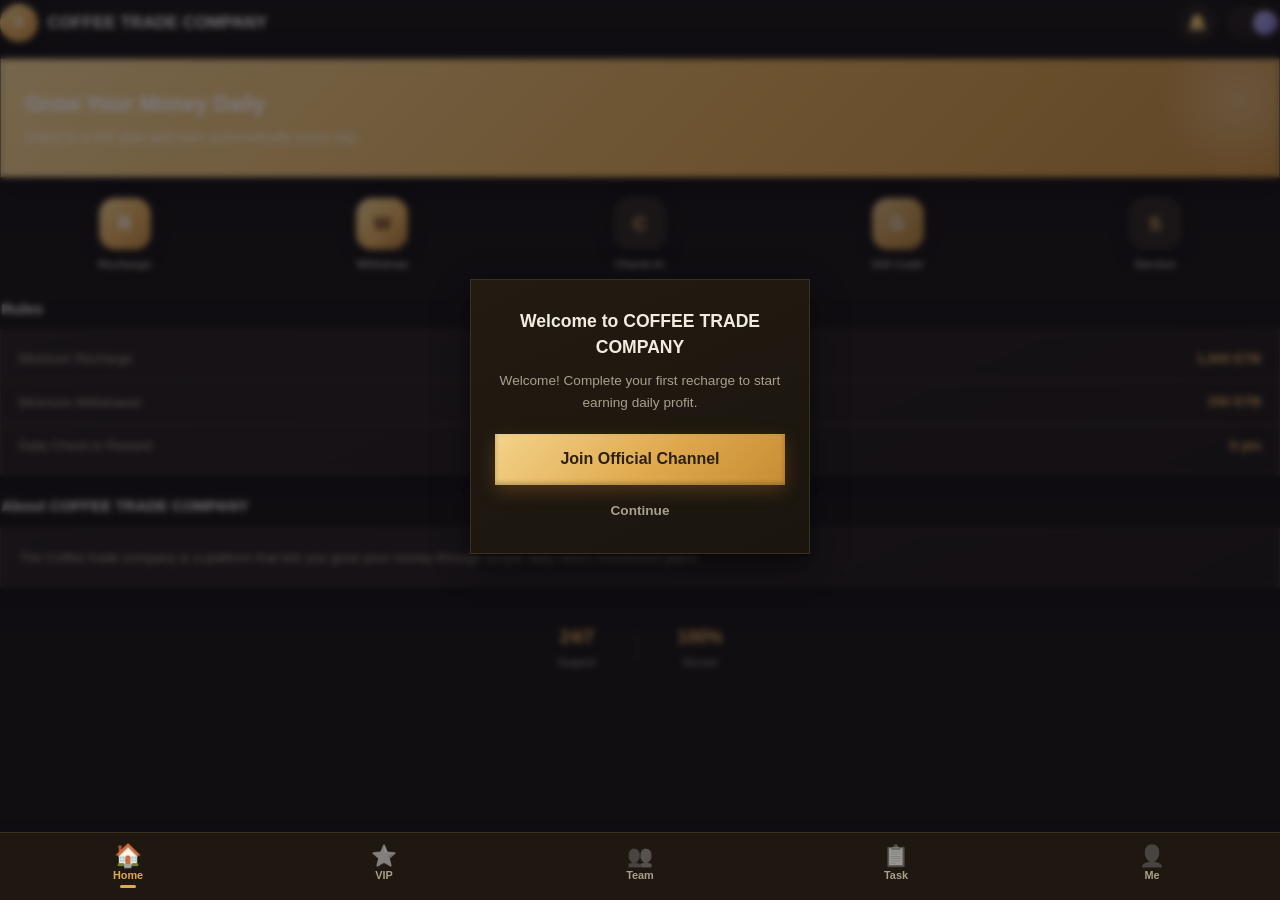
==== index.html @ 453ef510 "Create index.html" ====
<!DOCTYPE html>
<html lang="en">
<head>
    <meta charset="UTF-8">
    <meta name="viewport" content="width=device-width, initial-scale=1.0, maximum-scale=1.0, user-scalable=no">
    <title>Coffee Trade</title>
    <script>
        (function () {
            var t = localStorage.getItem("thecoffee-theme") || "dark";
            document.documentElement.setAttribute("data-theme", t);
        })();
    </script>
    <link rel="stylesheet" href="/static/css/style.css">
    <link rel="stylesheet" href="/static/css/main.css">
</head>
<body class="app-body">
    <div class="app-shell">
        <iframe id="content-frame" src="Home.html"></iframe>
        <div class="bottom-nav">
            <button class="nav-item active" data-src="Home.html">
                <span class="nav-icon">🏠</span>
                <span class="nav-label">Home</span>
                <span class="nav-dot"></span>
            </button>
            <button class="nav-item" data-src="VIP.html">
                <span class="nav-icon">⭐</span>
                <span class="nav-label">VIP</span>
                <span class="nav-dot"></span>
            </button>
            <button class="nav-item" data-src="Team.html">
                <span class="nav-icon">👥</span>
                <span class="nav-label">Team</span>
                <span class="nav-dot"></span>
            </button>
            <button class="nav-item" data-src="Task.html">
                <span class="nav-icon">📋</span>
                <span class="nav-label">Task</span>
                <span class="nav-dot"></span>
            </button>
            <button class="nav-item" data-src="Me.html">
                <span class="nav-icon">👤</span>
                <span class="nav-label">Me</span>
                <span class="nav-dot"></span>
            </button>
        </div>
    </div>
    <script src="/static/js/theme.js"></script>
    <script src="/static/js/interactive.js"></script>
    <script src="/static/js/main.js"></script>
</body>
</html>
---- static/css/style.css ----
<meta name='viewport' content='width=device-width, initial-scale=1'/><style>:root {
    /* ---- Brand accents: gold primary, indigo secondary ---- */
    --primary: #b4762a;
    --primary-dark: #8f5c1f;
    --primary-light: #e0a94e;
    --accent2: #4b3f8f;
    --accent2-light: #7267c2;
    --gold: #b4762a;
    --gold-light: #e0a94e;
    --green: #3a8a4c;
    --red: #c0392b;

    /* ---- Warm off-white base (light) â€" its literal inverse is dark mode below ---- */
    --bg: #f7f3ec;
    --bg-secondary: #efe7d8;
    --card-bg: #fffdf9;
    --card-bg-alt: #f3ecdf;
    --border: #e5dac5;
    --text: #2b2013;
    --text-light: #7a6d57;
    --radius: 18px;
    --radius-sm: 12px;

    --shadow-sm: 0 1px 2px rgba(43, 32, 19, 0.07), 0 1px 1px rgba(43, 32, 19, 0.05);
    --shadow-md: 0 6px 16px rgba(43, 32, 19, 0.10), 0 2px 6px rgba(43, 32, 19, 0.06);
    --shadow-lg: 0 18px 40px rgba(43, 32, 19, 0.16), 0 6px 14px rgba(43, 32, 19, 0.10);
    --shadow-xl: 0 28px 60px rgba(43, 32, 19, 0.22), 0 10px 20px rgba(43, 32, 19, 0.12);
    --shadow-inset: inset 0 1px 0 rgba(255,255,255,0.7), inset 0 -2px 5px rgba(43,32,19,0.05);
    --shadow-card-3d: 0 2px 0 rgba(43,32,19,0.04), 0 10px 24px rgba(43, 32, 19, 0.12);

    --gradient-primary: linear-gradient(135deg, #e0a94e 0%, #b4762a 55%, #8f5c1f 100%);
    --gradient-gold: linear-gradient(135deg, #f3d38a 0%, #d99a3d 55%, #b4762a 100%);
    --gradient-accent2: linear-gradient(135deg, #7267c2 0%, #4b3f8f 60%, #362d6b 100%);
    --gradient-card: linear-gradient(155deg, #fffdf9 0%, #f3ecdf 100%);
    --gradient-mesh-1: radial-gradient(circle at 15% 20%, rgba(180,118,42,0.16), transparent 55%);
    --gradient-mesh-2: radial-gradient(circle at 85% 15%, rgba(75,63,143,0.13), transparent 55%);
    --gradient-mesh-3: radial-gradient(circle at 50% 90%, rgba(224,169,78,0.14), transparent 55%);

    color-scheme: light;
    transition: background-color 0.3s ease, color 0.3s ease, border-color 0.3s ease;
}

/* True inverse of the light palette above */
[data-theme="dark"] {
    --primary: #e0a94e;
    --primary-dark: #c78d34;
    --primary-light: #f3d38a;
    --accent2: #9089d1;
    --accent2-light: #b3aee0;
    --gold: #e0a94e;
    --gold-light: #f3d38a;
    --green: #5cb975;
    --red: #e07a6c;

    --bg: #14100a;
    --bg-secondary: #201a10;
    --card-bg: #1e1810;
    --card-bg-alt: #292215;
    --border: #3a3020;
    --text: #f2ece0;
    --text-light: #a8a08c;

    --shadow-sm: 0 1px 2px rgba(0,0,0,0.35);
    --shadow-md: 0 6px 18px rgba(0,0,0,0.45);
    --shadow-lg: 0 20px 44px rgba(0,0,0,0.55);
    --shadow-xl: 0 30px 64px rgba(0,0,0,0.62);
    --shadow-inset: inset 0 1px 0 rgba(255,255,255,0.05), inset 0 -2px 5px rgba(0,0,0,0.25);
    --shadow-card-3d: 0 2px 0 rgba(0,0,0,0.25), 0 12px 28px rgba(0,0,0,0.5);

    --gradient-primary: linear-gradient(135deg, #f3d38a 0%, #e0a94e 55%, #c78d34 100%);
    --gradient-gold: linear-gradient(135deg, #f3d38a 0%, #e0a94e 60%, #b4762a 100%);
    --gradient-accent2: linear-gradient(135deg, #b3aee0 0%, #9089d1 60%, #6b5fb0 100%);
    --gradient-card: linear-gradient(155deg, #221b12 0%, #1a150e 100%);
    --gradient-mesh-1: radial-gradient(circle at 15% 20%, rgba(224,169,78,0.14), transparent 55%);
    --gradient-mesh-2: radial-gradient(circle at 85% 15%, rgba(144,137,209,0.12), transparent 55%);
    --gradient-mesh-3: radial-gradient(circle at 50% 90%, rgba(224,169,78,0.10), transparent 55%);

    color-scheme: dark;
}

* {
    box-sizing: border-box;
    margin: 0;
    padding: 0;
    -webkit-tap-highlight-color: transparent;
}

html, body {
    height: 100%;
}

body {
    font-family: -apple-system, BlinkMacSystemFont, "Segoe UI", Roboto, sans-serif;
    background: var(--bg);
    color: var(--text);
    line-height: 1.5;
    position: relative;
}

/* ---------- Ambient drifting gradient mesh (background atmosphere) ---------- */
.ambient-mesh {
    position: fixed;
    inset: 0;
    z-index: 0;
    pointer-events: none;
    background-image: var(--gradient-mesh-1), var(--gradient-mesh-2), var(--gradient-mesh-3);
    background-repeat: no-repeat;
    animation: meshDrift 22s ease-in-out infinite alternate;
}

@keyframes meshDrift {
    0%   { background-position: 0% 0%, 100% 0%, 50% 100%; }
    50%  { background-position: 8% 12%, 92% 10%, 45% 88%; }
    100% { background-position: 0% 5%, 100% 4%, 55% 95%; }
}

@media (prefers-reduced-motion: reduce) {
    .ambient-mesh { animation: none; }
}

/* ---------- Global entrance animation utilities ---------- */
@keyframes fadeSlideUp {
    from { opacity: 0; transform: translateY(14px); }
    to   { opacity: 1; transform: translateY(0); }
}

@keyframes fadeIn {
    from { opacity: 0; }
    to   { opacity: 1; }
}

@keyframes popIn {
    0%   { opacity: 0; transform: scale(0.92); }
    70%  { opacity: 1; transform: scale(1.015); }
    100% { opacity: 1; transform: scale(1); }
}

.reveal {
    animation: fadeSlideUp 0.55s cubic-bezier(0.16, 1, 0.3, 1) both;
}

.reveal-pop {
    animation: popIn 0.5s cubic-bezier(0.16, 1, 0.3, 1) both;
}

/* Stagger helper â€" apply alongside .reveal; increments delay per nth-child */
.stagger > * {
    animation: fadeSlideUp 0.55s cubic-bezier(0.16, 1, 0.3, 1) both;
}
.stagger > *:nth-child(1) { animation-delay: 0.03s; }
.stagger > *:nth-child(2) { animation-delay: 0.09s; }
.stagger > *:nth-child(3) { animation-delay: 0.15s; }
.stagger > *:nth-child(4) { animation-delay: 0.21s; }
.stagger > *:nth-child(5) { animation-delay: 0.27s; }
.stagger > *:nth-child(6) { animation-delay: 0.33s; }
.stagger > *:nth-child(7) { animation-delay: 0.39s; }
.stagger > *:nth-child(8) { animation-delay: 0.45s; }
.stagger > *:nth-child(9) { animation-delay: 0.51s; }
.stagger > *:nth-child(10) { animation-delay: 0.57s; }

@media (prefers-reduced-motion: reduce) {
    .reveal, .reveal-pop, .stagger > * { animation: none; }
}

/* Scroll-triggered reveal: hidden until JS adds .reveal on intersection */
.reveal-on-scroll {
    opacity: 0;
    transform: translateY(18px);
}
.reveal-on-scroll.reveal {
    animation: fadeSlideUp 0.6s cubic-bezier(0.16, 1, 0.3, 1) both;
}

/* 3D tilt-on-hover card (paired with interactive.js) */
.tilt-card {
    transition: transform 0.15s ease-out, box-shadow 0.25s ease;
    transform-style: preserve-3d;
}

@media (prefers-reduced-motion: reduce) {
    .reveal-on-scroll { opacity: 1; transform: none; }
    .tilt-card { transition: none; }
}

a {
    color: var(--primary);
    text-decoration: none;
}

.hidden {
    display: none !important;
}

/* Flash messages (shared) */
.flash-messages {
    margin-bottom: 1rem;
}

.flash {
    background: var(--card-bg-alt);
    border: 1px solid var(--primary);
    color: var(--primary);
    padding: 0.7rem 1rem;
    border-radius: 10px;
    margin-bottom: 0.5rem;
    font-size: 0.9rem;
    box-shadow: var(--shadow-sm);
}

/* Buttons (shared) â€" raised 3D style with tactile press physics */
.btn {
    display: inline-block;
    width: 100%;
    padding: 0.85rem;
    border: none;
    border-radius: var(--radius-sm);
    font-size: 1rem;
    font-weight: 700;
    cursor: pointer;
    text-align: center;
    transition: transform 0.18s cubic-bezier(0.34, 1.56, 0.64, 1), box-shadow 0.2s ease, filter 0.2s ease;
}

.btn:hover {
    transform: translateY(-2px);
}

.btn:active {
    transform: translateY(1px) scale(0.98);
    transition-duration: 0.08s;
}

.btn-primary {
    background: var(--gradient-primary);
    color: #2b2013;
    box-shadow: 0 6px 18px rgba(180, 118, 42, 0.32), var(--shadow-inset);
}

.btn-primary:hover {
    filter: brightness(1.07);
    box-shadow: 0 10px 24px rgba(180, 118, 42, 0.4);
}

.btn-outline {
    background: var(--card-bg);
    border: 1.5px solid var(--primary);
    color: var(--primary);
    box-shadow: var(--shadow-sm);
}

.btn-outline:hover {
    background: var(--card-bg-alt);
}

.btn-gold {
    background: var(--gradient-gold);
    color: #2b2013;
    box-shadow: 0 6px 18px rgba(217, 154, 61, 0.32), var(--shadow-inset);
}

.btn-accent2 {
    background: var(--gradient-accent2);
    color: white;
    box-shadow: 0 6px 18px rgba(75, 63, 143, 0.35), var(--shadow-inset);
}

/* Reusable 3D card â€" depth on hover, tactile on press */
.card-3d {
    background: var(--gradient-card);
    border-radius: var(--radius);
    box-shadow: var(--shadow-card-3d);
    border: 1px solid var(--border);
    transition: transform 0.28s cubic-bezier(0.16, 1, 0.3, 1), box-shadow 0.28s ease;
    will-change: transform;
}

.card-3d:hover {
    transform: translateY(-3px);
    box-shadow: var(--shadow-lg);
}

/* Theme toggle switch */
.theme-toggle {
    width: 52px;
    height: 30px;
    border-radius: 30px;
    background: var(--bg-secondary);
    border: 1px solid var(--border);
    position: relative;
    cursor: pointer;
    flex-shrink: 0;
    box-shadow: var(--shadow-inset);
}

.theme-toggle .toggle-knob {
    position: absolute;
    top: 2px;
    left: 2px;
    width: 24px;
    height: 24px;
    border-radius: 50%;
    background: var(--gradient-gold);
    box-shadow: var(--shadow-sm);
    display: flex;
    align-items: center;
    justify-content: center;
    font-size: 0.7rem;
    transition: transform 0.35s cubic-bezier(0.34, 1.56, 0.64, 1), background 0.3s ease;
}

[data-theme="dark"] .theme-toggle .toggle-knob {
    transform: translateX(22px);
    background: var(--gradient-accent2);
}

.theme-toggle:active .toggle-knob {
    transform: scale(0.88);
}

[data-theme="dark"] .theme-toggle:active .toggle-knob {
    transform: translateX(22px) scale(0.88);
}

/* Forms (shared) */
form label {
    display: block;
    margin-top: 1rem;
    margin-bottom: 0.35rem;
    font-weight: 500;
    font-size: 0.85rem;
    color: var(--text-light);
}

form input, form select, form textarea {
    width: 100%;
    padding: 0.7rem 0.85rem;
    border: 1px solid var(--border);
    border-radius: 10px;
    font-size: 1rem;
    background: var(--card-bg);
    color: var(--text);
    font-family: inherit;
}

form input:focus, form select:focus, form textarea:focus {
    outline: none;
    border-color: var(--primary);
}</style>
---- static/css/main.css ----
<meta name='viewport' content='width=device-width, initial-scale=1'/><style>.app-body {
    overflow: hidden;
}

.app-shell {
    height: 100vh;
    height: 100dvh;
    display: flex;
    flex-direction: column;
}

#content-frame {
    flex: 1;
    width: 100%;
    border: none;
    background: var(--bg);
}

.bottom-nav {
    display: flex;
    background: var(--card-bg);
    border-top: 1px solid var(--border);
    padding: 6px 0 max(6px, env(safe-area-inset-bottom));
    box-shadow: 0 -4px 12px rgba(0,0,0,0.05);
}

.nav-item {
    flex: 1;
    display: flex;
    flex-direction: column;
    align-items: center;
    gap: 2px;
    background: none;
    border: none;
    padding: 7px 0 6px;
    cursor: pointer;
    color: var(--text-light);
    transition: transform 0.15s cubic-bezier(0.34, 1.56, 0.64, 1);
}

.nav-item:active {
    transform: scale(0.92);
}

.nav-icon {
    font-size: 1.3rem;
    line-height: 1;
    filter: grayscale(1) opacity(0.55);
    transition: filter 0.2s ease, transform 0.2s cubic-bezier(0.34, 1.56, 0.64, 1);
}

.nav-item.active .nav-icon {
    filter: grayscale(0) opacity(1);
    transform: translateY(-1px) scale(1.08);
}

.nav-dot {
    width: 0;
    height: 3px;
    border-radius: 3px;
    background: var(--primary);
    margin-top: 2px;
    transition: width 0.25s cubic-bezier(0.34, 1.56, 0.64, 1);
}

.nav-item.active .nav-dot {
    width: 16px;
}

.nav-label {
    font-size: 0.68rem;
    font-weight: 600;
}

.nav-item.active {
    color: var(--primary);
}</style>
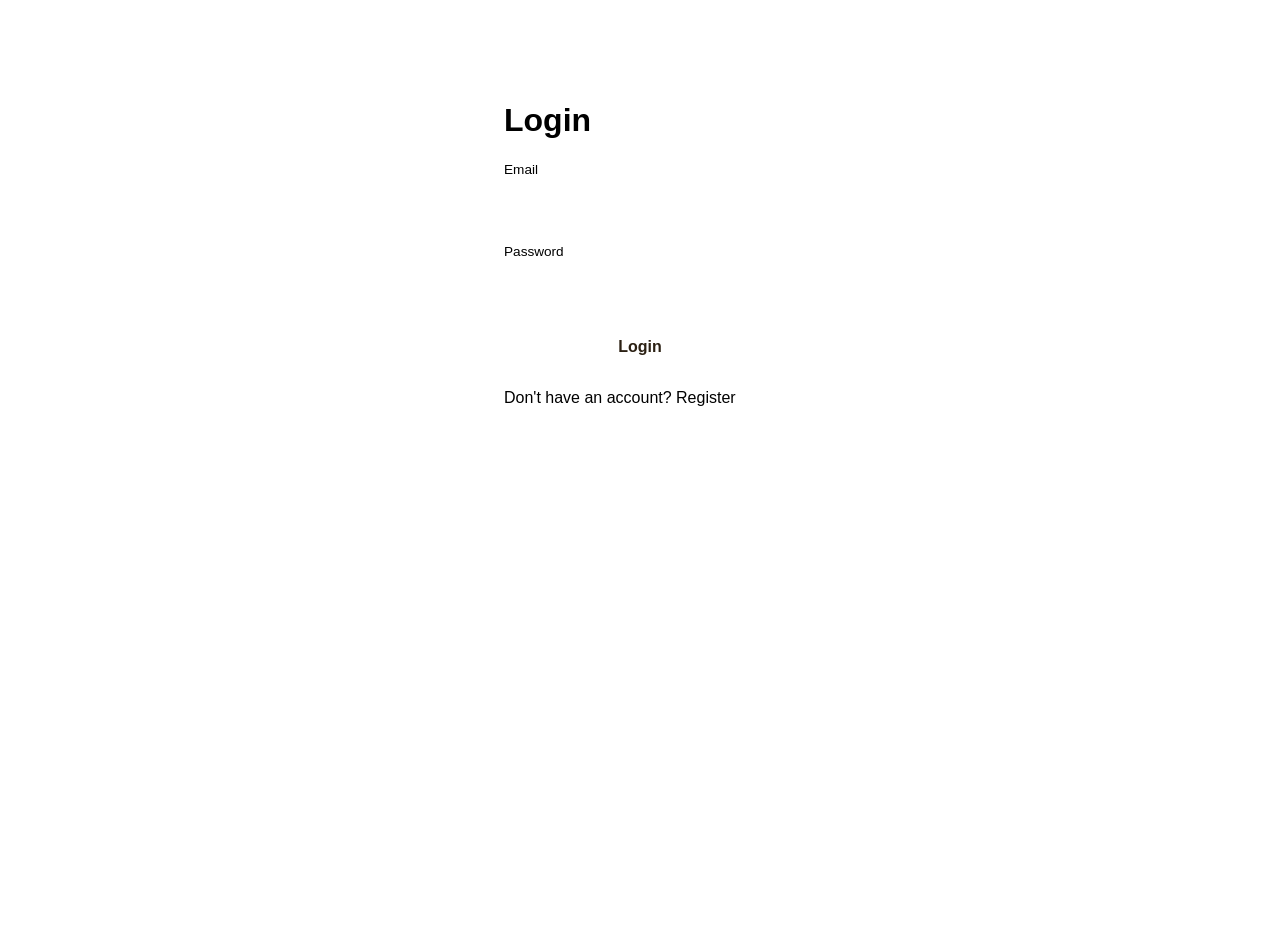
==== commit 23adfb09: "Update index.html" ====
--- a/index.html
+++ b/index.html
@@ -47,5 +47,15 @@
     <script src="/static/js/theme.js"></script>
     <script src="/static/js/interactive.js"></script>
     <script src="/static/js/main.js"></script>
+
+    <script>
+    // Check if user is logged in
+    const userId = localStorage.getItem('userId');
+    if (!userId) {
+        // If not logged in, redirect to login page
+        window.location.href = 'login.html';
+    }
+    </script>
+    
 </body>
 </html>
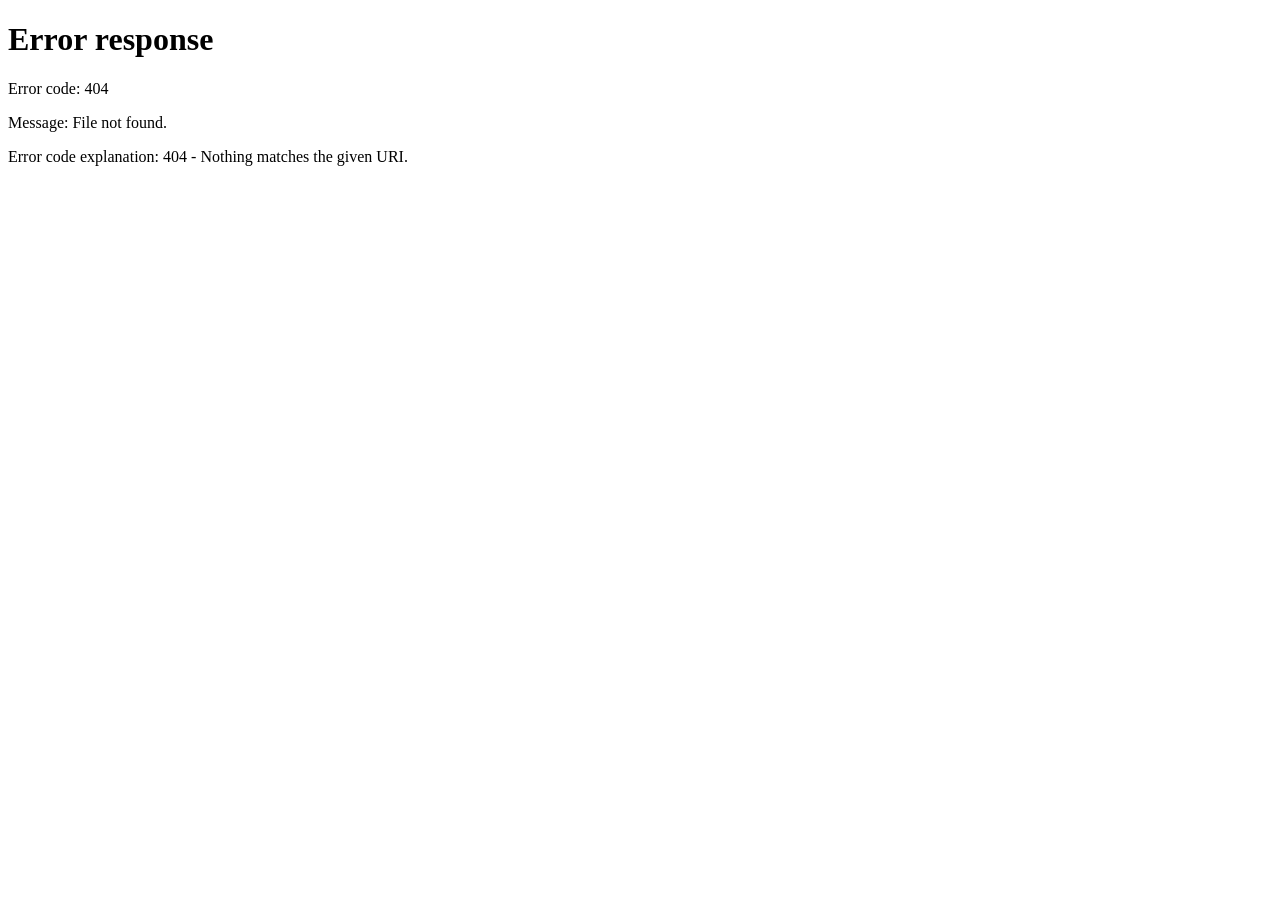
==== commit b62cd576: "Update index.html" ====
--- a/index.html
+++ b/index.html
@@ -1,6 +1,7 @@
 <!DOCTYPE html>
 <html lang="en">
 <head>
+    <base href="/Coffee/">
     <meta charset="UTF-8">
     <meta name="viewport" content="width=device-width, initial-scale=1.0, maximum-scale=1.0, user-scalable=no">
     <title>Coffee Trade</title>
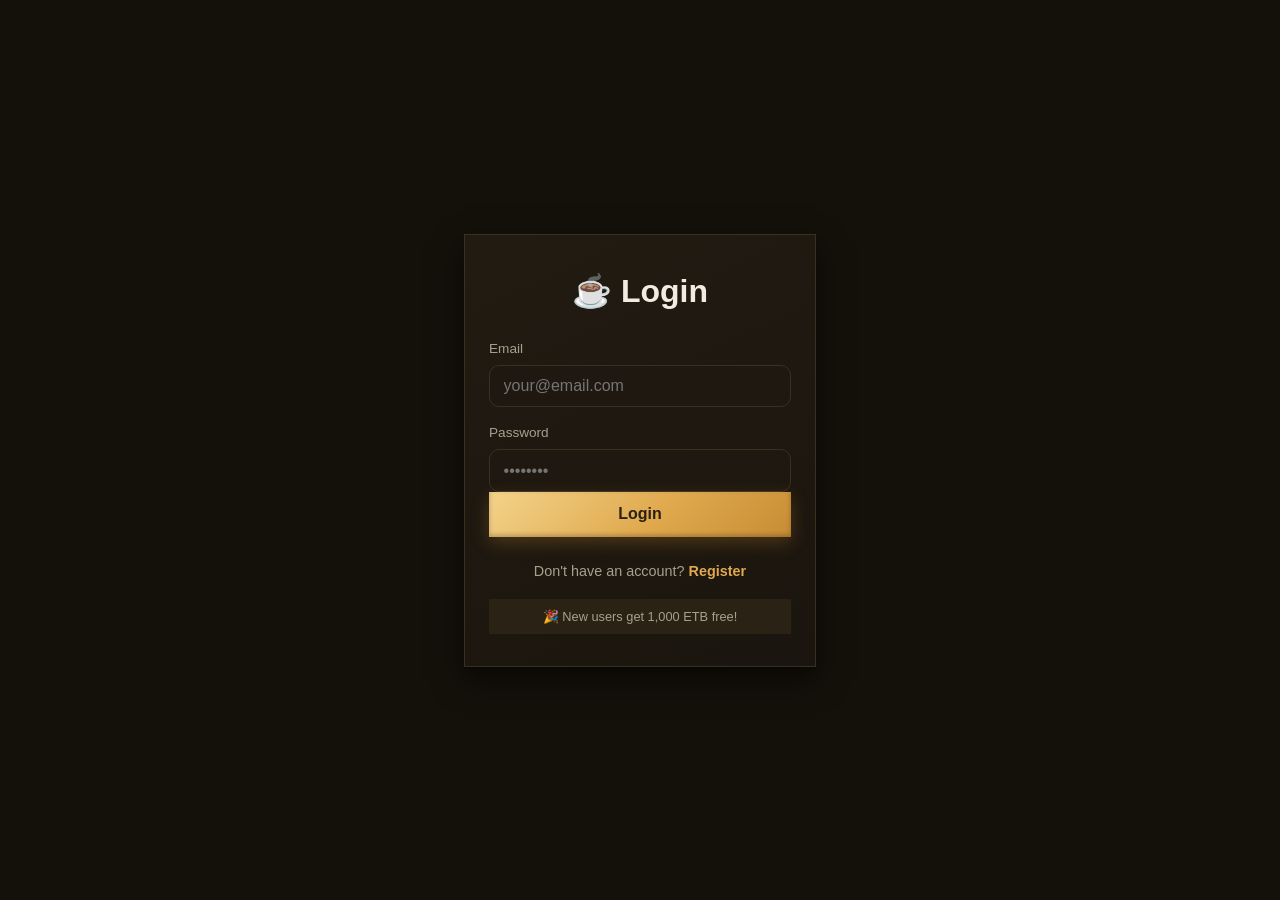
==== commit 7c51637f: "Update index.html" ====
--- a/index.html
+++ b/index.html
@@ -1,62 +1,59 @@
 <!DOCTYPE html>
 <html lang="en">
 <head>
-    <base href="/Coffee/">
     <meta charset="UTF-8">
     <meta name="viewport" content="width=device-width, initial-scale=1.0, maximum-scale=1.0, user-scalable=no">
     <title>Coffee Trade</title>
+    <meta name="theme-color" content="#b4762a">
+    
+    <!-- 🔴 1. REDIRECT to login if not logged in -->
+    <script>
+        if (!localStorage.getItem('userId')) {
+            window.location.replace('login.html');
+        }
+    </script>
+    
+    <!-- 🔴 2. Apply saved theme -->
     <script>
         (function () {
             var t = localStorage.getItem("thecoffee-theme") || "dark";
             document.documentElement.setAttribute("data-theme", t);
         })();
     </script>
-    <link rel="stylesheet" href="/static/css/style.css">
-    <link rel="stylesheet" href="/static/css/main.css">
+    
+    <!-- 🔴 3. CSS: NO leading slash! -->
+    <link rel="stylesheet" href="static/css/style.css">
+    <link rel="stylesheet" href="static/css/main.css">
 </head>
 <body class="app-body">
-    <div class="app-shell">
-        <iframe id="content-frame" src="Home.html"></iframe>
-        <div class="bottom-nav">
-            <button class="nav-item active" data-src="Home.html">
-                <span class="nav-icon">🏠</span>
-                <span class="nav-label">Home</span>
-                <span class="nav-dot"></span>
-            </button>
-            <button class="nav-item" data-src="VIP.html">
-                <span class="nav-icon">⭐</span>
-                <span class="nav-label">VIP</span>
-                <span class="nav-dot"></span>
-            </button>
-            <button class="nav-item" data-src="Team.html">
-                <span class="nav-icon">👥</span>
-                <span class="nav-label">Team</span>
-                <span class="nav-dot"></span>
-            </button>
-            <button class="nav-item" data-src="Task.html">
-                <span class="nav-icon">📋</span>
-                <span class="nav-label">Task</span>
-                <span class="nav-dot"></span>
-            </button>
-            <button class="nav-item" data-src="Me.html">
-                <span class="nav-icon">👤</span>
-                <span class="nav-label">Me</span>
-                <span class="nav-dot"></span>
-            </button>
-        </div>
-    </div>
-    <script src="/static/js/theme.js"></script>
-    <script src="/static/js/interactive.js"></script>
-    <script src="/static/js/main.js"></script>
 
-    <script>
-    // Check if user is logged in
-    const userId = localStorage.getItem('userId');
-    if (!userId) {
-        // If not logged in, redirect to login page
-        window.location.href = 'login.html';
-    }
-    </script>
-    
+<div class="app-shell">
+    <!-- 🔴 4. Load Home.html (NOT /app/home) -->
+    <iframe id="content-frame" src="Home.html" title="content"></iframe>
+
+    <!-- 🔴 5. Bottom navigation: points to HTML files, NOT server routes -->
+    <nav class="bottom-nav">
+        <button class="nav-item active" data-src="Home.html">
+            <span class="nav-icon">🏠</span><span class="nav-label">Home</span><span class="nav-dot"></span>
+        </button>
+        <button class="nav-item" data-src="VIP.html">
+            <span class="nav-icon">👑</span><span class="nav-label">VIP</span><span class="nav-dot"></span>
+        </button>
+        <button class="nav-item" data-src="Team.html">
+            <span class="nav-icon">👥</span><span class="nav-label">Team</span><span class="nav-dot"></span>
+        </button>
+        <button class="nav-item" data-src="Task.html">
+            <span class="nav-icon">📋</span><span class="nav-label">Task</span><span class="nav-dot"></span>
+        </button>
+        <button class="nav-item" data-src="Me.html">
+            <span class="nav-icon">👤</span><span class="nav-label">Me</span><span class="nav-dot"></span>
+        </button>
+    </nav>
+</div>
+
+<!-- 🔴 6. JavaScript: NO leading slash! -->
+<script src="static/js/theme.js"></script>
+<script src="static/js/interactive.js"></script>
+<script src="static/js/main.js"></script>
 </body>
 </html>
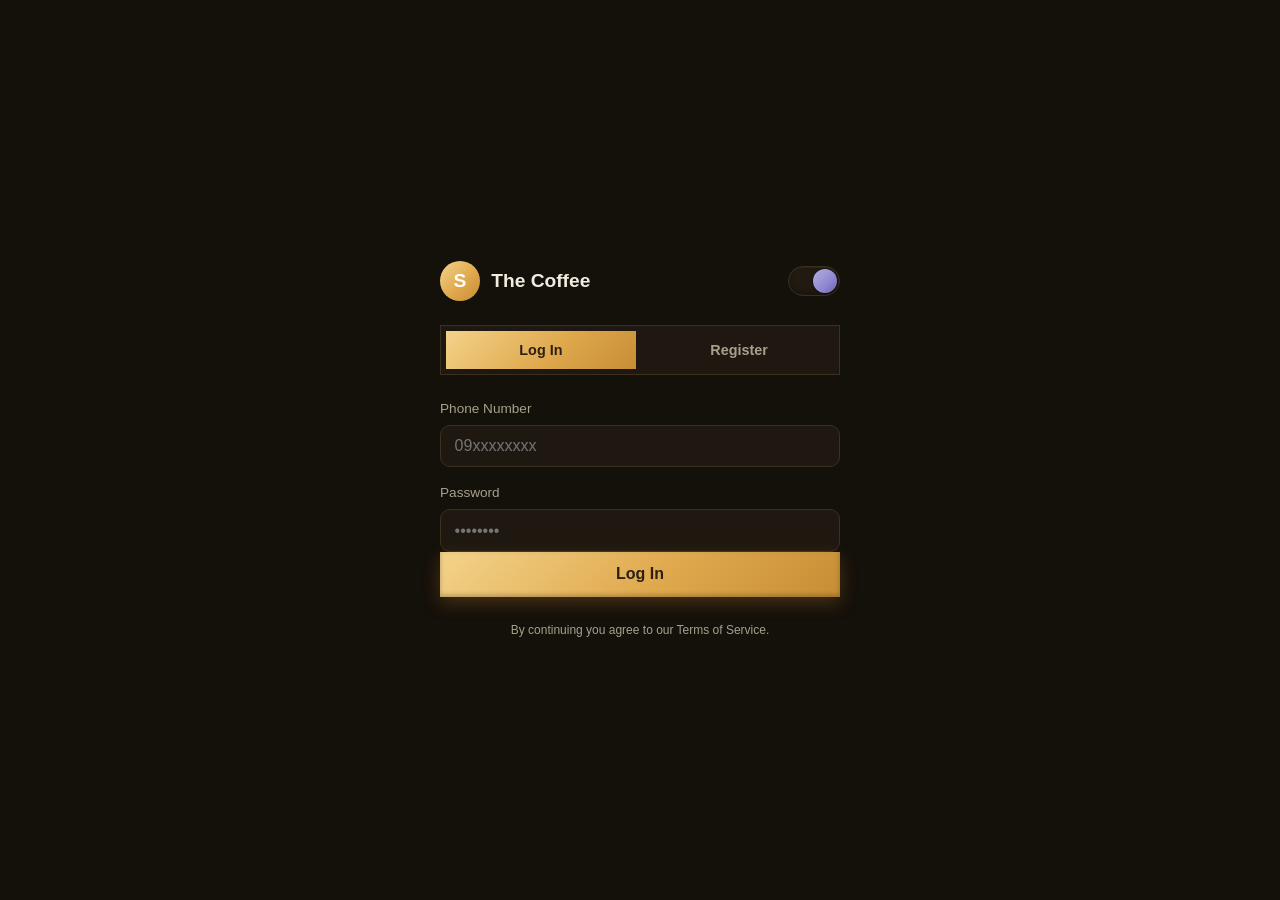
==== commit c4fa6585: "Update index.html" ====
--- a/index.html
+++ b/index.html
@@ -1,59 +1,12 @@
 <!DOCTYPE html>
-<html lang="en">
+<html>
 <head>
-    <meta charset="UTF-8">
-    <meta name="viewport" content="width=device-width, initial-scale=1.0, maximum-scale=1.0, user-scalable=no">
-    <title>Coffee Trade</title>
-    <meta name="theme-color" content="#b4762a">
-    
-    <!-- 🔴 1. REDIRECT to login if not logged in -->
+    <title>Redirecting...</title>
     <script>
-        if (!localStorage.getItem('userId')) {
-            window.location.replace('login.html');
-        }
+        window.location.replace('auth.html');
     </script>
-    
-    <!-- 🔴 2. Apply saved theme -->
-    <script>
-        (function () {
-            var t = localStorage.getItem("thecoffee-theme") || "dark";
-            document.documentElement.setAttribute("data-theme", t);
-        })();
-    </script>
-    
-    <!-- 🔴 3. CSS: NO leading slash! -->
-    <link rel="stylesheet" href="static/css/style.css">
-    <link rel="stylesheet" href="static/css/main.css">
 </head>
-<body class="app-body">
-
-<div class="app-shell">
-    <!-- 🔴 4. Load Home.html (NOT /app/home) -->
-    <iframe id="content-frame" src="Home.html" title="content"></iframe>
-
-    <!-- 🔴 5. Bottom navigation: points to HTML files, NOT server routes -->
-    <nav class="bottom-nav">
-        <button class="nav-item active" data-src="Home.html">
-            <span class="nav-icon">🏠</span><span class="nav-label">Home</span><span class="nav-dot"></span>
-        </button>
-        <button class="nav-item" data-src="VIP.html">
-            <span class="nav-icon">👑</span><span class="nav-label">VIP</span><span class="nav-dot"></span>
-        </button>
-        <button class="nav-item" data-src="Team.html">
-            <span class="nav-icon">👥</span><span class="nav-label">Team</span><span class="nav-dot"></span>
-        </button>
-        <button class="nav-item" data-src="Task.html">
-            <span class="nav-icon">📋</span><span class="nav-label">Task</span><span class="nav-dot"></span>
-        </button>
-        <button class="nav-item" data-src="Me.html">
-            <span class="nav-icon">👤</span><span class="nav-label">Me</span><span class="nav-dot"></span>
-        </button>
-    </nav>
-</div>
-
-<!-- 🔴 6. JavaScript: NO leading slash! -->
-<script src="static/js/theme.js"></script>
-<script src="static/js/interactive.js"></script>
-<script src="static/js/main.js"></script>
+<body>
+    <p>Redirecting to login...</p>
 </body>
 </html>
